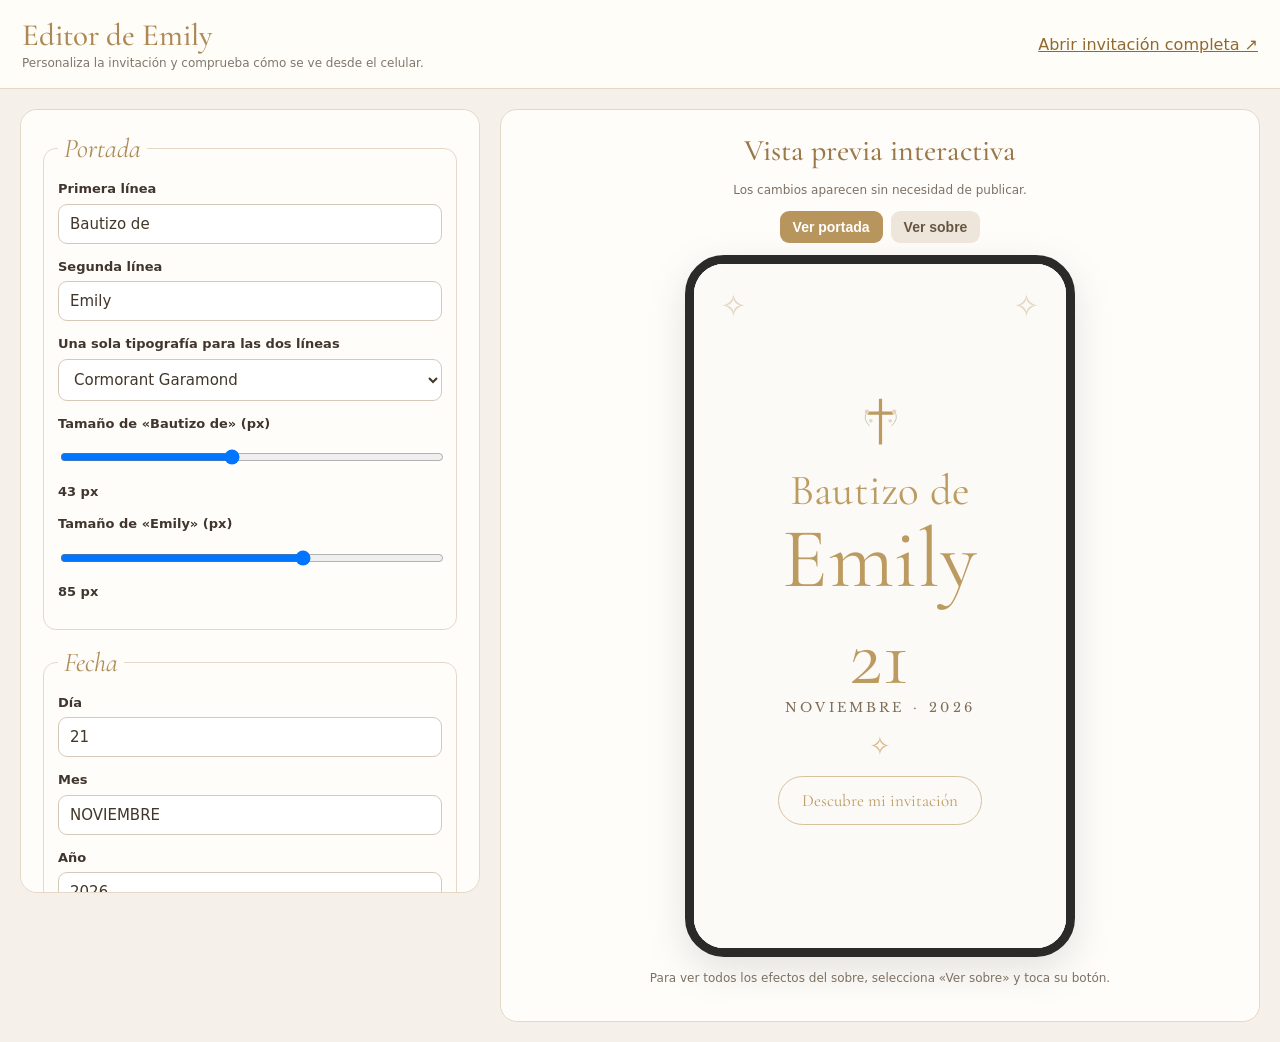
==== editor.html @ 58fc8725 "Crear editor visual con tipografías, fecha, colores y previsualización" ====
<!doctype html>
<html lang="es">
<head>
<meta charset="utf-8">
<meta name="viewport" content="width=device-width,initial-scale=1">
<title>Editor visual · Bautizo de Emily</title>
<link rel="preconnect" href="https://fonts.googleapis.com">
<link rel="preconnect" href="https://fonts.gstatic.com" crossorigin>
<link href="https://fonts.googleapis.com/css2?family=Cormorant+Garamond:wght@400;500&family=EB+Garamond:wght@400;500&family=Great+Vibes&family=Libre+Baskerville:wght@400;700&family=Playfair+Display:wght@400;500&display=swap" rel="stylesheet">
<style>
:root{font-family:system-ui,-apple-system,BlinkMacSystemFont,"Segoe UI",sans-serif;color:#41362e;background:#f5f0e9}
*{box-sizing:border-box}
body{margin:0}
header{padding:16px 22px;background:#fffdf8;border-bottom:1px solid #e6d8c7;display:flex;justify-content:space-between;align-items:center;gap:14px;flex-wrap:wrap}
header h1{font-family:"Cormorant Garamond",Georgia,serif;font-weight:500;font-size:31px;margin:0;color:#ad8854}
header p{font-size:12px;color:#7f776d;margin:2px 0}
a{color:#90692f}
main{padding:20px;display:grid;grid-template-columns:minmax(310px,460px) minmax(320px,1fr);gap:20px;max-width:1500px;margin:auto}
aside,.viewer{background:#fffdfa;border:1px solid #e6d8c7;border-radius:17px;padding:22px}
aside{max-height:calc(100vh - 116px);overflow:auto}
fieldset{border:1px solid #e6d8c7;border-radius:13px;margin:0 0 16px;padding:14px}
legend{font-family:"Cormorant Garamond",Georgia,serif;font-style:italic;font-size:27px;color:#af8c55;padding:0 6px}
label{display:block;margin:0 0 13px;font-size:13px;font-weight:600;line-height:1.5}
input,select{width:100%;border:1px solid #d6c9b9;background:#fff;border-radius:9px;padding:10px 11px;color:#423629;font-size:15px;font-family:inherit;margin-top:5px}
input[type=color]{padding:3px;height:41px}
input[type=checkbox]{width:auto;vertical-align:middle;margin-right:9px}
button{border:0;border-radius:9px;padding:12px 16px;font-size:14px;font-weight:600;cursor:pointer;background:#b8955d;color:#fff}
button.ghost{background:#f1e7d9;color:#5a4533}
button:hover{filter:brightness(.98)}
.actions{display:flex;gap:8px;flex-wrap:wrap;margin:14px 0}
.hint{line-height:1.5;font-size:12px;color:#7d7063}
#status{font-size:13px;color:#49704a;min-height:20px}
.viewer{text-align:center}
.viewer h2{font-family:"Cormorant Garamond",serif;font-size:30px;font-weight:500;margin:0;color:#9b7848}
.tools{display:flex;align-items:center;justify-content:center;gap:8px;margin:10px 0}
.tools button{padding:8px 13px}
.tools button.active{background:#b8955d;color:white}
.tools button:not(.active){background:#efe6db;color:#655542}
iframe{border:9px solid #2a2a29;border-radius:39px;width:min(100%,390px);height:min(78vh,740px);background:#fff;box-shadow:0 13px 38px #7773;display:block;margin:12px auto}
@media(max-width:870px){main{grid-template-columns:1fr;padding:10px}aside{max-height:none}iframe{height:650px}.viewer{padding:12px}}
</style>
</head>
<body>
<header>
  <div><h1>Editor de Emily</h1><p>Personaliza la invitación y comprueba cómo se ve desde el celular.</p></div>
  <a href="./index.html" target="_blank" rel="noopener">Abrir invitación completa ↗</a>
</header>
<main>
  <aside>
    <fieldset><legend>Portada</legend>
      <label>Primera línea<input id="first" maxlength="45" placeholder="Bautizo de"></label>
      <label>Segunda línea<input id="second" maxlength="45" placeholder="Emily"></label>
      <label>Una sola tipografía para las dos líneas
        <select id="font">
          <option>Cormorant Garamond</option>
          <option>EB Garamond</option>
          <option>Playfair Display</option>
          <option>Libre Baskerville</option>
          <option>Georgia</option>
          <option>Great Vibes</option>
        </select>
      </label>
      <label>Tamaño de «Bautizo de» (px)<input type="range" min="20" max="72" step="1" id="firstSize"><output id="firstSizeOut"></output></label>
      <label>Tamaño de «Emily» (px)<input type="range" min="30" max="115" step="1" id="secondSize"><output id="secondSizeOut"></output></label>
    </fieldset>
    <fieldset><legend>Fecha</legend>
      <label>Día<input id="day" maxlength="2" inputmode="numeric"></label>
      <label>Mes<input id="month" maxlength="20"></label>
      <label>Año<input id="year" maxlength="4" inputmode="numeric"></label>
      <label>Tamaño del número 21 (px)<input id="daySize" type="range" min="35" max="118"><output id="daySizeOut"></output></label>
    </fieldset>
    <fieldset><legend>Colores y detalles</legend>
      <label>Dorado champagne<input type="color" id="gold"></label>
      <label>Blanco marfil<input type="color" id="ivory"></label>
      <label>Frase opcional bajo la fecha<input id="subtitle" maxlength="120" placeholder="Opcional"></label>
      <label><input type="checkbox" id="showSubtitle">Mostrar frase opcional</label>
    </fieldset>
    <fieldset><legend>Sobre</legend>
      <label>Texto del botón para abrir<input id="envelopeButton" maxlength="35"></label>
      <p class="hint">Los colores marfil y dorado también armonizan con el sobre. Más adelante podremos agregar el angelito de la apertura.</p>
    </fieldset>
    <div class="actions">
      <button id="save" type="button">Guardar borrador</button>
      <button id="copy" class="ghost" type="button">Copiar cambios</button>
      <button id="download" class="ghost" type="button">Descargar config.js</button>
      <button id="reset" class="ghost" type="button">Restaurar original</button>
    </div>
    <p id="status" role="status"></p>
    <p class="hint"><strong>Importante:</strong> el editor guarda pruebas solo en tu navegador. Para publicar tus cambios, pulsa <strong>Copiar cambios</strong>, abre <a href="https://github.com/castrosolisandrea-alt/bautizo-emily/blob/main/config.js" target="_blank" rel="noopener">config.js en GitHub</a>, pulsa el lápiz, reemplaza su contenido por lo copiado y haz <strong>Commit changes</strong>. Así se actualizará el enlace público.</p>
  </aside>
  <section class="viewer">
    <h2>Vista previa interactiva</h2>
    <p class="hint">Los cambios aparecen sin necesidad de publicar.</p>
    <div class="tools"><button id="previewCover" type="button" class="active">Ver portada</button><button id="previewEnvelope" type="button">Ver sobre</button></div>
    <iframe id="phone" title="Vista previa de la invitación de Emily" src="./index.html?editorPreview=cover"></iframe>
    <p class="hint">Para ver todos los efectos del sobre, selecciona «Ver sobre» y toca su botón.</p>
  </section>
</main>
<script src="./config.js"></script>
<script>
(function(){
  const fields=["first","second","font","firstSize","secondSize","day","month","year","daySize","gold","ivory","envelopeButton","subtitle","showSubtitle"];
  const original=Object.assign({},window.EMILY_CONFIG||{});
  let settings={...original};
  try{const v=localStorage.getItem("emily-draft-v1"); if(v)settings={...original,...JSON.parse(v)};}catch(e){}
  function get(id){return document.getElementById(id)}
  function display(){
    fields.forEach(k=>{const input=get(k);if(!input)return;if(input.type==="checkbox")input.checked=!!settings[k];else input.value=settings[k]??"";});
    ["firstSize","secondSize","daySize"].forEach(k=>get(k+"Out").value=settings[k]+" px");
    updateFrame();
  }
  function read(){
    fields.forEach(k=>{const el=get(k);settings[k]=el.type==="checkbox"?el.checked:el.type==="range"?Number(el.value):el.value;});
    ["firstSize","secondSize","daySize"].forEach(k=>get(k+"Out").value=settings[k]+" px");
    updateFrame();
  }
  function updateFrame(){
    const frame=get("phone");
    if(frame.contentWindow)frame.contentWindow.postMessage({type:"emily-preview-update",config:settings},location.origin);
  }
  fields.forEach(k=>get(k).addEventListener("input",read));
  get("phone").addEventListener("load",()=>setTimeout(updateFrame,80));
  function code(){return "/* Configuración visual creada con editor.html. */\nwindow.EMILY_CONFIG = "+JSON.stringify(settings,null,2)+";\n";}
  function setStatus(s){get("status").textContent=s}
  get("save").addEventListener("click",()=>{
    localStorage.setItem("emily-draft-v1",JSON.stringify(settings));
    setStatus("Borrador guardado en este navegador. Todavía no se ha publicado.");
  });
  get("copy").addEventListener("click",async()=>{
    try{await navigator.clipboard.writeText(code());setStatus("Configuración copiada. Pégala en config.js de GitHub y confirma los cambios.");}
    catch(e){setStatus("No se pudo copiar; utiliza «Descargar config.js» o abre el editor desde HTTPS.");}
  });
  get("download").addEventListener("click",()=>{
    const blob=new Blob([code()],{type:"text/javascript;charset=utf-8"}),url=URL.createObjectURL(blob),a=document.createElement("a");
    a.href=url;a.download="config.js";document.body.appendChild(a);a.click();a.remove();setTimeout(()=>URL.revokeObjectURL(url),2000);
    setStatus("Archivo descargado. Para que sea público, actualiza config.js en tu repositorio.");
  });
  get("reset").addEventListener("click",()=>{
    if(!window.confirm("¿Restaurar las opciones originales de esta versión?"))return;
    settings={...original};localStorage.removeItem("emily-draft-v1");display();setStatus("Diseño original restaurado en el editor.");
  });
  function preview(type){
    get("phone").src=type==="cover"?"./index.html?editorPreview=cover":"./index.html?editorPreview=envelope";
    get("previewCover").classList.toggle("active",type==="cover");
    get("previewEnvelope").classList.toggle("active",type!=="cover");
  }
  get("previewCover").addEventListener("click",()=>preview("cover"));
  get("previewEnvelope").addEventListener("click",()=>preview("envelope"));
  display();
})();
</script>
</body>
</html>
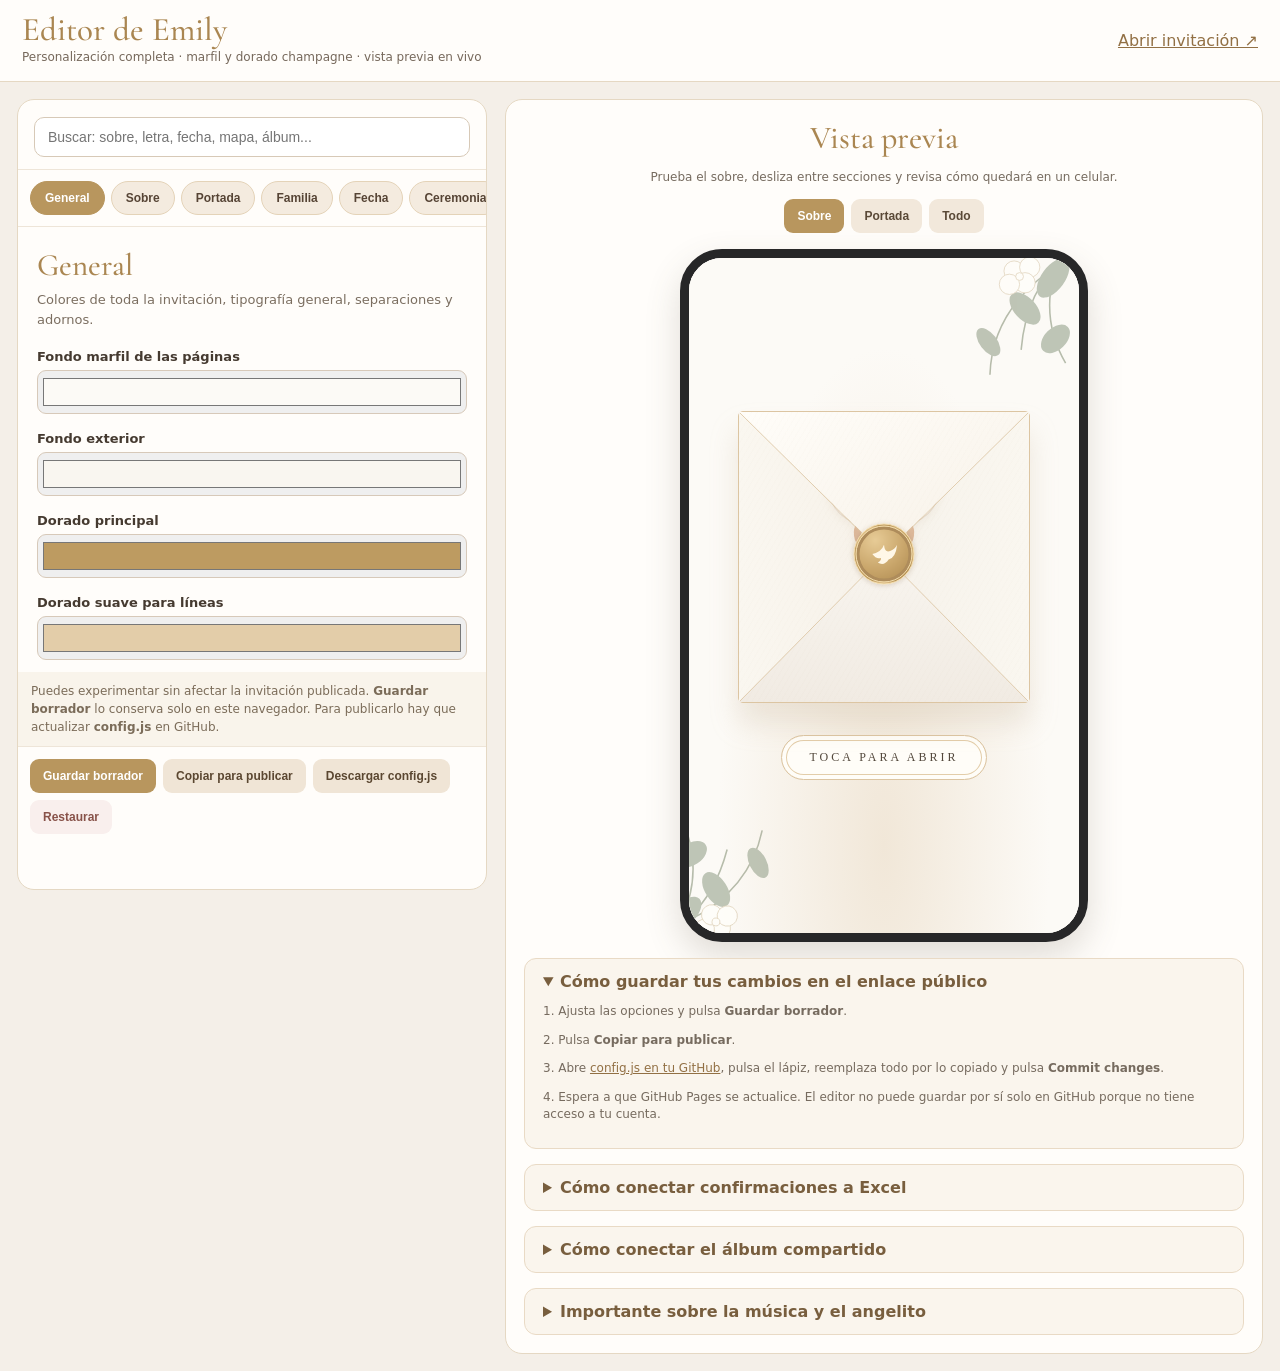
==== commit 24938c89: "Ampliar editor visual a sobre, angelito, animaciones, todas las secciones, formulario y álbum" ====
--- a/editor.html
+++ b/editor.html
@@ -1,153 +1,275 @@
 <!doctype html>
 <html lang="es">
 <head>
-<meta charset="utf-8">
-<meta name="viewport" content="width=device-width,initial-scale=1">
-<title>Editor visual · Bautizo de Emily</title>
-<link rel="preconnect" href="https://fonts.googleapis.com">
-<link rel="preconnect" href="https://fonts.gstatic.com" crossorigin>
-<link href="https://fonts.googleapis.com/css2?family=Cormorant+Garamond:wght@400;500&family=EB+Garamond:wght@400;500&family=Great+Vibes&family=Libre+Baskerville:wght@400;700&family=Playfair+Display:wght@400;500&display=swap" rel="stylesheet">
+<meta charset="utf-8"><meta name="viewport" content="width=device-width,initial-scale=1">
+<title>Editor de Emily · Personalización completa</title>
+<link rel="preconnect" href="https://fonts.googleapis.com"><link rel="preconnect" href="https://fonts.gstatic.com" crossorigin>
+<link href="https://fonts.googleapis.com/css2?family=Cormorant+Garamond:ital,wght@0,400;1,400&display=swap" rel="stylesheet">
 <style>
-:root{font-family:system-ui,-apple-system,BlinkMacSystemFont,"Segoe UI",sans-serif;color:#41362e;background:#f5f0e9}
+:root{font-family:system-ui,-apple-system,Segoe UI,Roboto,sans-serif;color:#453a30;background:#f4efe8}
 *{box-sizing:border-box}
 body{margin:0}
-header{padding:16px 22px;background:#fffdf8;border-bottom:1px solid #e6d8c7;display:flex;justify-content:space-between;align-items:center;gap:14px;flex-wrap:wrap}
-header h1{font-family:"Cormorant Garamond",Georgia,serif;font-weight:500;font-size:31px;margin:0;color:#ad8854}
-header p{font-size:12px;color:#7f776d;margin:2px 0}
-a{color:#90692f}
-main{padding:20px;display:grid;grid-template-columns:minmax(310px,460px) minmax(320px,1fr);gap:20px;max-width:1500px;margin:auto}
-aside,.viewer{background:#fffdfa;border:1px solid #e6d8c7;border-radius:17px;padding:22px}
-aside{max-height:calc(100vh - 116px);overflow:auto}
-fieldset{border:1px solid #e6d8c7;border-radius:13px;margin:0 0 16px;padding:14px}
-legend{font-family:"Cormorant Garamond",Georgia,serif;font-style:italic;font-size:27px;color:#af8c55;padding:0 6px}
-label{display:block;margin:0 0 13px;font-size:13px;font-weight:600;line-height:1.5}
-input,select{width:100%;border:1px solid #d6c9b9;background:#fff;border-radius:9px;padding:10px 11px;color:#423629;font-size:15px;font-family:inherit;margin-top:5px}
-input[type=color]{padding:3px;height:41px}
-input[type=checkbox]{width:auto;vertical-align:middle;margin-right:9px}
-button{border:0;border-radius:9px;padding:12px 16px;font-size:14px;font-weight:600;cursor:pointer;background:#b8955d;color:#fff}
-button.ghost{background:#f1e7d9;color:#5a4533}
-button:hover{filter:brightness(.98)}
-.actions{display:flex;gap:8px;flex-wrap:wrap;margin:14px 0}
-.hint{line-height:1.5;font-size:12px;color:#7d7063}
-#status{font-size:13px;color:#49704a;min-height:20px}
-.viewer{text-align:center}
-.viewer h2{font-family:"Cormorant Garamond",serif;font-size:30px;font-weight:500;margin:0;color:#9b7848}
-.tools{display:flex;align-items:center;justify-content:center;gap:8px;margin:10px 0}
-.tools button{padding:8px 13px}
-.tools button.active{background:#b8955d;color:white}
-.tools button:not(.active){background:#efe6db;color:#655542}
-iframe{border:9px solid #2a2a29;border-radius:39px;width:min(100%,390px);height:min(78vh,740px);background:#fff;box-shadow:0 13px 38px #7773;display:block;margin:12px auto}
-@media(max-width:870px){main{grid-template-columns:1fr;padding:10px}aside{max-height:none}iframe{height:650px}.viewer{padding:12px}}
+header{background:#fffdfa;border-bottom:1px solid #e5d8c3;display:flex;gap:16px;align-items:center;justify-content:space-between;padding:13px 22px;flex-wrap:wrap}
+h1,h2{font-family:"Cormorant Garamond",Georgia,serif;color:#aa8651;font-weight:500;margin:0}
+h1{font-size:33px;line-height:1}
+header p{font-size:12px;margin:4px 0;color:#76685b}
+a{color:#927044}
+.layout{display:grid;grid-template-columns:minmax(340px,470px) minmax(300px,1fr);gap:18px;padding:17px;max-width:1550px;margin:0 auto}
+aside,.viewer{border:1px solid #e5d8c3;background:#fffdfa;border-radius:17px;overflow:hidden}
+aside{height:calc(100vh - 109px);display:flex;flex-direction:column}
+.editor-head{padding:17px 16px 12px;border-bottom:1px solid #eee5d8}
+.search{width:100%;padding:11px 13px;border-radius:10px;border:1px solid #d7c9b7;font-size:14px}
+.tabs{display:flex;overflow-x:auto;gap:6px;padding:11px 12px;white-space:nowrap;border-bottom:1px solid #eee5d8;scrollbar-width:thin}
+.tab{background:#f4ebdf;border:1px solid #e4d3b8;border-radius:999px;padding:9px 14px;color:#564435;font-weight:600;cursor:pointer}
+.tab.active{background:#b8965e;color:#fff;border-color:#b8965e}
+.panel{overflow:auto;padding:19px 19px 22px;flex:1}
+h2{font-size:31px;margin-bottom:6px}
+.group-desc{font-size:13px;color:#7b6e60;line-height:1.5;margin:0 0 20px}
+.field{display:block;margin-bottom:17px}
+.field-name{font-size:13px;font-weight:650;display:block;margin-bottom:6px}
+.field input:not([type=checkbox]):not([type=color]):not([type=range]),.field textarea,.field select{width:100%;font:inherit;font-size:14px;padding:10px 12px;border-radius:9px;border:1px solid #d7c9b9;background:#fff;color:#413629}
+.field textarea{min-height:78px;resize:vertical;line-height:1.5}
+.field input[type=color]{display:block;width:100%;height:44px;border:1px solid #d7c9b9;padding:3px;border-radius:9px;cursor:pointer}
+.field input[type=range]{width:calc(100% - 75px);accent-color:#b8965e;vertical-align:middle}
+.field output{display:inline-block;width:62px;text-align:right;color:#866f51;font-size:12px;font-variant-numeric:tabular-nums}
+.field select{cursor:pointer}
+.field .toggle{display:flex;align-items:center;gap:10px;cursor:pointer}
+.field input[type=checkbox]{width:19px;height:19px;accent-color:#b8965e}
+.field .help{display:block;font-size:11px;color:#8b8072;margin-top:5px;line-height:1.45}
+.actions{padding:12px;border-top:1px solid #eee5d8;background:#fffdfa;display:flex;flex-wrap:wrap;gap:7px}
+button{border:0;border-radius:9px;padding:10px 13px;font-size:12px;font-weight:650;cursor:pointer}
+.primary{background:#b8965e;color:white}
+.secondary{background:#f0e5d6;color:#5b4731}
+.danger{background:#f9efed;color:#885249}
+.notice{padding:10px 13px;font-size:12px;color:#7b6c59;background:#f9f4eb;line-height:1.5}
+#status{min-height:19px;padding:0 14px;font-size:12px;color:#587051}
+.viewer{padding:18px;min-height:580px;text-align:center}
+.viewer h2{font-size:32px}
+.viewer p{font-size:12px;color:#766b5f;line-height:1.4}
+.preview-tabs{display:flex;justify-content:center;gap:7px;margin:13px 0}
+.preview-tabs button{background:#f2e8db;color:#5a4937}
+.preview-tabs button.active{background:#b8965e;color:#fff}
+iframe{width:min(100%,408px);height:min(77vh,780px);min-height:520px;border:9px solid #272728;border-radius:42px;background:#fff;box-shadow:0 15px 35px #5c514331;display:block;margin:16px auto}
+.guides{margin-top:15px;text-align:left;background:#faf5ed;border:1px solid #e9dac5;border-radius:12px;padding:13px 18px}
+.guides summary{font-weight:650;cursor:pointer;color:#785e3e}
+.guides p{font-size:12px}
+.guides a{word-break:break-all}
+#advanced-json{min-height:280px;resize:vertical;width:100%;font:12px/1.5 ui-monospace,Consolas,monospace;padding:10px;border:1px solid #d6c6ae;border-radius:10px;background:#fff}
+#file-json{max-width:100%}
+@media(max-width:900px){.layout{grid-template-columns:1fr;padding:10px}.viewer{order:2}aside{height:auto;max-height:75vh}.panel{max-height:56vh}iframe{height:640px}}
 </style>
 </head>
 <body>
 <header>
-  <div><h1>Editor de Emily</h1><p>Personaliza la invitación y comprueba cómo se ve desde el celular.</p></div>
-  <a href="./index.html" target="_blank" rel="noopener">Abrir invitación completa ↗</a>
+  <div><h1>Editor de Emily</h1><p>Personalización completa · marfil y dorado champagne · vista previa en vivo</p></div>
+  <a href="./index.html" target="_blank" rel="noopener">Abrir invitación ↗</a>
 </header>
-<main>
-  <aside>
-    <fieldset><legend>Portada</legend>
-      <label>Primera línea<input id="first" maxlength="45" placeholder="Bautizo de"></label>
-      <label>Segunda línea<input id="second" maxlength="45" placeholder="Emily"></label>
-      <label>Una sola tipografía para las dos líneas
-        <select id="font">
-          <option>Cormorant Garamond</option>
-          <option>EB Garamond</option>
-          <option>Playfair Display</option>
-          <option>Libre Baskerville</option>
-          <option>Georgia</option>
-          <option>Great Vibes</option>
-        </select>
-      </label>
-      <label>Tamaño de «Bautizo de» (px)<input type="range" min="20" max="72" step="1" id="firstSize"><output id="firstSizeOut"></output></label>
-      <label>Tamaño de «Emily» (px)<input type="range" min="30" max="115" step="1" id="secondSize"><output id="secondSizeOut"></output></label>
-    </fieldset>
-    <fieldset><legend>Fecha</legend>
-      <label>Día<input id="day" maxlength="2" inputmode="numeric"></label>
-      <label>Mes<input id="month" maxlength="20"></label>
-      <label>Año<input id="year" maxlength="4" inputmode="numeric"></label>
-      <label>Tamaño del número 21 (px)<input id="daySize" type="range" min="35" max="118"><output id="daySizeOut"></output></label>
-    </fieldset>
-    <fieldset><legend>Colores y detalles</legend>
-      <label>Dorado champagne<input type="color" id="gold"></label>
-      <label>Blanco marfil<input type="color" id="ivory"></label>
-      <label>Frase opcional bajo la fecha<input id="subtitle" maxlength="120" placeholder="Opcional"></label>
-      <label><input type="checkbox" id="showSubtitle">Mostrar frase opcional</label>
-    </fieldset>
-    <fieldset><legend>Sobre</legend>
-      <label>Texto del botón para abrir<input id="envelopeButton" maxlength="35"></label>
-      <p class="hint">Los colores marfil y dorado también armonizan con el sobre. Más adelante podremos agregar el angelito de la apertura.</p>
-    </fieldset>
-    <div class="actions">
-      <button id="save" type="button">Guardar borrador</button>
-      <button id="copy" class="ghost" type="button">Copiar cambios</button>
-      <button id="download" class="ghost" type="button">Descargar config.js</button>
-      <button id="reset" class="ghost" type="button">Restaurar original</button>
-    </div>
-    <p id="status" role="status"></p>
-    <p class="hint"><strong>Importante:</strong> el editor guarda pruebas solo en tu navegador. Para publicar tus cambios, pulsa <strong>Copiar cambios</strong>, abre <a href="https://github.com/castrosolisandrea-alt/bautizo-emily/blob/main/config.js" target="_blank" rel="noopener">config.js en GitHub</a>, pulsa el lápiz, reemplaza su contenido por lo copiado y haz <strong>Commit changes</strong>. Así se actualizará el enlace público.</p>
-  </aside>
-  <section class="viewer">
-    <h2>Vista previa interactiva</h2>
-    <p class="hint">Los cambios aparecen sin necesidad de publicar.</p>
-    <div class="tools"><button id="previewCover" type="button" class="active">Ver portada</button><button id="previewEnvelope" type="button">Ver sobre</button></div>
-    <iframe id="phone" title="Vista previa de la invitación de Emily" src="./index.html?editorPreview=cover"></iframe>
-    <p class="hint">Para ver todos los efectos del sobre, selecciona «Ver sobre» y toca su botón.</p>
-  </section>
-</main>
+<div class="layout">
+<aside>
+  <div class="editor-head">
+    <input id="search" class="search" placeholder="Buscar: sobre, letra, fecha, mapa, álbum..." aria-label="Buscar opción">
+  </div>
+  <div class="tabs" id="tabs" role="tablist"></div>
+  <div id="panel" class="panel" role="tabpanel"></div>
+  <div class="notice">Puedes experimentar sin afectar la invitación publicada. <strong>Guardar borrador</strong> lo conserva solo en este navegador. Para publicarlo hay que actualizar <strong>config.js</strong> en GitHub.</div>
+  <div class="actions">
+    <button id="save" class="primary">Guardar borrador</button>
+    <button id="copy" class="secondary">Copiar para publicar</button>
+    <button id="download" class="secondary">Descargar config.js</button>
+    <button id="reset" class="danger">Restaurar</button>
+  </div>
+  <p id="status" role="status"></p>
+</aside>
+<div class="viewer">
+  <h2>Vista previa</h2>
+  <p>Prueba el sobre, desliza entre secciones y revisa cómo quedará en un celular.</p>
+  <div class="preview-tabs">
+    <button id="pvEnvelope" class="active">Sobre</button>
+    <button id="pvCover">Portada</button>
+    <button id="pvFull">Todo</button>
+  </div>
+  <iframe id="phone" src="./index.html?editorPreview=envelope" title="Vista previa interactiva de Emily"></iframe>
+  <details class="guides" open>
+    <summary>Cómo guardar tus cambios en el enlace público</summary>
+    <p>1. Ajusta las opciones y pulsa <strong>Guardar borrador</strong>.</p>
+    <p>2. Pulsa <strong>Copiar para publicar</strong>.</p>
+    <p>3. Abre <a href="https://github.com/castrosolisandrea-alt/bautizo-emily/blob/main/config.js" target="_blank" rel="noopener">config.js en tu GitHub</a>, pulsa el lápiz, reemplaza todo por lo copiado y pulsa <strong>Commit changes</strong>.</p>
+    <p>4. Espera a que GitHub Pages se actualice. El editor no puede guardar por sí solo en GitHub porque no tiene acceso a tu cuenta.</p>
+  </details>
+  <details class="guides">
+    <summary>Cómo conectar confirmaciones a Excel</summary>
+    <p>Crea un formulario en <a href="https://forms.google.com/" target="_blank" rel="noopener">Google Forms</a> con nombre, «¿Asistirá?» y «Cantidad de personas». En <strong>Respuestas → Vincular a Hojas de cálculo</strong>, crea la hoja de Google Sheets. Copia el enlace público del formulario y pégalo en el apartado «Confirmaciones». Las respuestas se guardarán automáticamente en la hoja.</p>
+    <p>Para máximo 1 o 2 personas, ajusta también las opciones del formulario de Google. Cambiar el selector de esta invitación no modifica automáticamente tu formulario externo.</p>
+    <p>La hoja de respuestas no debe compartirse públicamente: solo se publica el enlace para responder al formulario.</p>
+  </details>
+  <details class="guides">
+    <summary>Cómo conectar el álbum compartido</summary>
+    <p>En <a href="https://photos.google.com/" target="_blank" rel="noopener">Google Fotos</a>, crea un álbum, habilita compartir por enlace y, si quieres que los invitados añadan fotografías, permite colaborar. Pega el enlace en «Álbum». Para subir fotos normalmente necesitarán iniciar sesión con una cuenta de Google.</p>
+  </details>
+  <details class="guides">
+    <summary>Importante sobre la música y el angelito</summary>
+    <p>La música comienza cuando se toca el sobre, si añades un enlace HTTPS directo a un archivo de audio y habilitas música. Algunos navegadores o enlaces externos pueden impedir reproducirla. Para cambiar el angelito por una imagen propia, sube la imagen a un alojamiento público y pega su dirección HTTPS; no uses fotos privadas ni claves.</p>
+  </details>
+</div>
+</div>
 <script src="./config.js"></script>
 <script>
 (function(){
-  const fields=["first","second","font","firstSize","secondSize","day","month","year","daySize","gold","ivory","envelopeButton","subtitle","showSubtitle"];
-  const original=Object.assign({},window.EMILY_CONFIG||{});
-  let settings={...original};
-  try{const v=localStorage.getItem("emily-draft-v1"); if(v)settings={...original,...JSON.parse(v)};}catch(e){}
-  function get(id){return document.getElementById(id)}
-  function display(){
-    fields.forEach(k=>{const input=get(k);if(!input)return;if(input.type==="checkbox")input.checked=!!settings[k];else input.value=settings[k]??"";});
-    ["firstSize","secondSize","daySize"].forEach(k=>get(k+"Out").value=settings[k]+" px");
-    updateFrame();
+ const repoDefaults=window.EMILY_CONFIG||{};
+ let settings={...repoDefaults};
+ try{const saved=localStorage.getItem("emily-editor-v3");if(saved)settings={...settings,...JSON.parse(saved)};}catch(e){}
+ const $=id=>document.getElementById(id);
+ const options={
+   fonts:["Cormorant Garamond","EB Garamond","Playfair Display","Libre Baskerville","Georgia","Great Vibes"],
+   shapes:[["square","Sobre cuadrado como el ejemplo"],["portrait","Sobre vertical como Convite"]],
+   seals:[["dove","Paloma"],["cross","Cruz"],["heart","Corazón"]],
+   guests:[["2","Máximo 2 personas"],["1","Máximo 1 persona"],["none","Ocultar cantidad"]]
+ };
+ // Grupo, descripción y campos: [clave, etiqueta, tipo, parámetros, ayuda].
+ const groups=[
+  ["General","Colores de toda la invitación, tipografía general, separaciones y adornos.",[
+   ["ivory","Fondo marfil de las páginas","color"],["background","Fondo exterior","color"],["gold","Dorado principal","color"],["goldSoft","Dorado suave para líneas","color"],
+   ["ink","Color de los textos","color"],["sage","Verde salvia de acento","color"],
+   ["bodyFont","Fuente de párrafos","select","fonts"],["headingFont","Fuente de títulos de las secciones","select","fonts"],
+   ["bodySize","Tamaño de párrafos","range",[14,35,1,"px"]],["headingSize","Tamaño de títulos","range",[24,70,1,"px"]],
+   ["sectionPadding","Espacio vertical en las secciones","range",[20,140,1,"px"]],
+   ["showFlowers","Mostrar adornos florales","check"],["showDividers","Mostrar separadores dorados","check"]]],
+  ["Sobre","Controla el diseño de la carta, el sello, el angelito, la apertura, los destellos y la música.",[
+   ["envelopeShape","Forma del sobre","select","shapes"],["envelopeSize","Tamaño del sobre","range",[175,420,1,"px"]],
+   ["envelopePaper","Color del papel","color"],["envelopeBorder","Líneas y bordes","color"],["envelopeSatin","Color del sello dorado","color"],
+   ["envelopeTexture","Textura suave de papel","check"],["envelopeShadow","Sombra bajo el sobre","check"],
+   ["showEnvelopeFlowers","Flores en las esquinas","check"],["showSeal","Mostrar sello","check"],["sealSymbol","Símbolo del sello","select","seals"],
+   ["showAngel","Mostrar angelito","check"],["angelSize","Tamaño del angelito","range",[45,230,1,"px"]],
+   ["angelHair","Color del cabello del angelito","color"],["angelDress","Color de su ropita","color"],["angelWings","Color de sus alas","color"],
+   ["angelImageUrl","Reemplazar por una ilustración propia (URL HTTPS)","url",null,"Opcional. Si está vacío, se usa el angelito ilustrado que viene incluido."],
+   ["showAngelFlight","Angelito sale volando al abrir","check"],["showSparkles","Destellos dorados al abrir","check"],
+   ["openingDuration","Duración de la apertura","range",[600,5000,100,"ms"]],
+   ["envelopeButton","Texto del botón","text"],["envelopeButtonSize","Tamaño de letra del botón","range",[9,22,1,"px"]],
+   ["envelopeButtonTracking","Espacio entre letras del botón","range",[0,7,1,"px"]],
+   ["musicEnabled","Reproducir música cuando abran","check"],["musicUrl","Enlace HTTPS directo a música (MP3)","url",null,"No sirve un enlace normal de YouTube o Spotify. Debe ser un archivo de audio permitido para reproducirse en la web."],
+   ["musicVolume","Volumen inicial","range",[0,100,1,"%"]]]],
+  ["Portada","«Bautizo de» y «Emily» mantienen una sola tipografía; puedes cambiar sus tamaños por separado.",[
+   ["coverCross","Mostrar cruz dorada","check"],["coverFlowers","Flores discretas de portada","check"],["crossSize","Tamaño de la cruz","range",[25,125,1,"px"]],
+   ["coverTopPadding","Espacio superior","range",[20,160,1,"px"]],
+   ["first","Primera línea del título","text"],["second","Segunda línea del título","text"],
+   ["font","Tipografía de las dos líneas","select","fonts"],
+   ["firstSize","Tamaño de «Bautizo de»","range",[17,90,1,"px"]],
+   ["secondSize","Tamaño de «Emily»","range",[20,130,1,"px"]],
+   ["firstItalic","Primera línea en cursiva","check"],["secondItalic","Emily en cursiva","check"],
+   ["titleGap","Separación entre ambas líneas","range",[0,65,1,"px"]],
+   ["day","Día","text"],["month","Mes escrito","text"],["year","Año","text"],
+   ["daySize","Tamaño del número 21","range",[20,135,1,"px"]],
+   ["dateSize","Tamaño de NOVIEMBRE · 2026","range",[9,28,1,"px"]],
+   ["showSubtitle","Mostrar frase pequeña","check"],["subtitle","Frase opcional","text"],
+   ["coverButton","Texto del botón para continuar","text"]]],
+  ["Familia","Texto de bendición, padres y madrina (sin padrinos).",[
+   ["showFamily","Mostrar sección de familia","check"],["blessing","Mensaje de bendición","textarea"],
+   ["parentsHeading","Título de los padres","text"],["parents","Nombres de padres (uno por línea)","textarea"],
+   ["godmotherHeading","Título de madrina","text"],["godmother","Nombre de la madrina","text"]]],
+  ["Fecha","Fecha real para el contador y texto de la agenda.",[
+   ["showCountdown","Mostrar cuenta regresiva","check"],["countdownHeading","Título de cuenta regresiva","text"],
+   ["eventISO","Fecha y hora real (Ecuador -05:00)","text",null,"Formato: 2026-11-21T11:00:00-05:00. Controla cuenta regresiva y archivo para calendario."],
+   ["dateWeekday","Día de la semana escrito","text"],["calendarButton","Texto del botón de calendario","text"]]],
+  ["Ceremonia","Cambia la iglesia, la hora, el mapa integrado y su botón.",[
+   ["showCeremony","Mostrar ceremonia","check"],["ceremonyHeading","Título de ceremonia","text"],
+   ["church","Nombre de la iglesia","text"],["churchLocation","Ciudad o ubicación en texto","text"],
+   ["ceremonyTime","Hora que verán los invitados","text"],
+   ["mapsQuery","Lugar que buscará el mapa","text",null,"Ejemplo: Santuario de la Divina Misericordia Guayaquil"],
+   ["showMap","Mostrar mapa dentro de la invitación","check"],["mapsButton","Texto del botón para llegar","text"]]],
+  ["Vestimenta","Personaliza el código de vestimenta y cada uno de los cuatro colores.",[
+   ["showDressCode","Mostrar vestimenta","check"],["dressHeading","Título de vestimenta","text"],
+   ["dressText","Descripción","text"],["dressColor1","Color pastel 1","color"],
+   ["dressColor2","Color pastel 2","color"],["dressColor3","Color pastel 3","color"],["dressColor4","Color pastel 4","color"]]],
+  ["Confirmaciones","Pega el enlace de Google Forms para que se registre automáticamente en Google Sheets.",[
+   ["showRSVP","Mostrar confirmación","check"],["rsvpHeading","Título","text"],
+   ["rsvpMessage","Mensaje","textarea"],["rsvpButton","Texto del botón","text"],
+   ["googleFormUrl","Enlace público para responder al formulario","url",null,"Pega la URL de Google Forms, no la de edición ni la de Google Sheets."],
+   ["embedGoogleForm","Mostrar formulario dentro de la invitación","check",null,"Solo compatible con enlaces directos de Google Forms. Si lo desactivas aparece un botón."],
+   ["guestLimit","Límite indicado a los invitados","select","guests","También debes ajustar las opciones reales del formulario de Google Forms; el límite aquí no cambia Google Forms automáticamente."]]],
+  ["Álbum","Coloca el enlace de Google Fotos para que los invitados puedan ver y compartir fotografías.",[
+   ["showAlbum","Mostrar álbum","check"],["albumHeading","Título del álbum","text"],
+   ["albumMessage","Texto descriptivo","textarea"],["albumButton","Texto del botón","text"],
+   ["albumUrl","Enlace del álbum compartido","url",null,"Activa la colaboración en Google Fotos si quieres que también puedan subir fotografías."]]],
+  ["Cierre","El mensaje que verán los invitados al terminar la invitación.",[
+   ["showClosing","Mostrar despedida","check"],["closingMessage","Mensaje de despedida","textarea"],
+   ["closingTitle","Título final","text"]]]
+ ];
+ const allFields=groups.flatMap(g=>g[2]);let currentGroup=0;
+ function say(s){$("status").textContent=s;}
+ function escapeValue(v){return String(v??"");}
+ function buildTabs(){
+  $("tabs").replaceChildren();
+  groups.forEach((g,i)=>{
+   const b=document.createElement("button");b.className="tab"+(i===currentGroup?" active":"");b.textContent=g[0];b.type="button";
+   b.addEventListener("click",()=>{currentGroup=i;$("search").value="";draw();});$("tabs").appendChild(b);
+  });
+ }
+ function createField(item){
+  const [key,label,type,meta,help]=item,wrap=document.createElement("label");
+  wrap.className="field";wrap.dataset.key=key;wrap.dataset.label=label.toLowerCase();
+  const name=document.createElement("span");name.className="field-name";name.textContent=label;
+  wrap.appendChild(name);
+  let el;
+  if(type==="textarea"){el=document.createElement("textarea");el.rows=3;}
+  else if(type==="select"){
+   el=document.createElement("select");
+   for(const option of options[meta]||[]){
+    const opt=document.createElement("option");
+    const pair=Array.isArray(option)?option:[option,option];
+    opt.value=pair[0];opt.textContent=pair[1];el.appendChild(opt);
+   }
+  }else{
+   el=document.createElement("input");
+   el.type=type==="check"?"checkbox":type==="range"?"range":type==="color"?"color":type==="url"?"url":"text";
+   if(type==="range"){el.min=meta[0];el.max=meta[1];el.step=meta[2]||1;}
   }
-  function read(){
-    fields.forEach(k=>{const el=get(k);settings[k]=el.type==="checkbox"?el.checked:el.type==="range"?Number(el.value):el.value;});
-    ["firstSize","secondSize","daySize"].forEach(k=>get(k+"Out").value=settings[k]+" px");
-    updateFrame();
+  el.id="field-"+key;
+  if(type==="check"){const top=document.createElement("span");top.className="toggle";wrap.removeChild(name);top.appendChild(el);top.appendChild(name);wrap.appendChild(top);}
+  else {wrap.appendChild(el);}
+  if(type==="range"){const output=document.createElement("output");output.id="out-"+key;wrap.appendChild(output);}
+  const hint=help||"";if(hint){const n=document.createElement("small");n.className="help";n.textContent=hint;wrap.appendChild(n);}
+  function paint(){
+   if(type==="check")el.checked=!!settings[key];
+   else el.value=settings[key]??"";
+   if(type==="range")$("out-"+key).textContent=(settings[key]??"")+meta[3];
   }
-  function updateFrame(){
-    const frame=get("phone");
-    if(frame.contentWindow)frame.contentWindow.postMessage({type:"emily-preview-update",config:settings},location.origin);
-  }
-  fields.forEach(k=>get(k).addEventListener("input",read));
-  get("phone").addEventListener("load",()=>setTimeout(updateFrame,80));
-  function code(){return "/* Configuración visual creada con editor.html. */\nwindow.EMILY_CONFIG = "+JSON.stringify(settings,null,2)+";\n";}
-  function setStatus(s){get("status").textContent=s}
-  get("save").addEventListener("click",()=>{
-    localStorage.setItem("emily-draft-v1",JSON.stringify(settings));
-    setStatus("Borrador guardado en este navegador. Todavía no se ha publicado.");
+  el.addEventListener(type==="select"||type==="check"?"change":"input",()=>{
+   settings[key]=type==="check"?el.checked:type==="range"?Number(el.value):el.value;
+   if(type==="range")$("out-"+key).textContent=el.value+meta[3];
+   updateFrame();say("Vista previa actualizada. Guarda el borrador si quieres conservar el cambio.");
   });
-  get("copy").addEventListener("click",async()=>{
-    try{await navigator.clipboard.writeText(code());setStatus("Configuración copiada. Pégala en config.js de GitHub y confirma los cambios.");}
-    catch(e){setStatus("No se pudo copiar; utiliza «Descargar config.js» o abre el editor desde HTTPS.");}
-  });
-  get("download").addEventListener("click",()=>{
-    const blob=new Blob([code()],{type:"text/javascript;charset=utf-8"}),url=URL.createObjectURL(blob),a=document.createElement("a");
-    a.href=url;a.download="config.js";document.body.appendChild(a);a.click();a.remove();setTimeout(()=>URL.revokeObjectURL(url),2000);
-    setStatus("Archivo descargado. Para que sea público, actualiza config.js en tu repositorio.");
-  });
-  get("reset").addEventListener("click",()=>{
-    if(!window.confirm("¿Restaurar las opciones originales de esta versión?"))return;
-    settings={...original};localStorage.removeItem("emily-draft-v1");display();setStatus("Diseño original restaurado en el editor.");
-  });
-  function preview(type){
-    get("phone").src=type==="cover"?"./index.html?editorPreview=cover":"./index.html?editorPreview=envelope";
-    get("previewCover").classList.toggle("active",type==="cover");
-    get("previewEnvelope").classList.toggle("active",type!=="cover");
-  }
-  get("previewCover").addEventListener("click",()=>preview("cover"));
-  get("previewEnvelope").addEventListener("click",()=>preview("envelope"));
-  display();
+  wrap._paint=paint;return wrap;
+ }
+ function draw(){
+  buildTabs();const term=$("search").value.trim().toLowerCase(),panel=$("panel");
+  panel.replaceChildren();
+  const visible=term?groups.flatMap(g=>g[2].filter(f=>(g[0]+" "+f[1]+" "+f[0]).toLowerCase().includes(term))):groups[currentGroup][2];
+  const h=document.createElement("h2");h.textContent=term?"Resultados de búsqueda":groups[currentGroup][0];panel.appendChild(h);
+  const p=document.createElement("p");p.className="group-desc";p.textContent=term?visible.length+" opciones encontradas":groups[currentGroup][1];panel.appendChild(p);
+  if(!visible.length){const x=document.createElement("p");x.textContent="No encontramos esa opción.";panel.appendChild(x);}
+  visible.forEach(f=>{const el=createField(f);panel.appendChild(el);el._paint();});
+ }
+ function updateFrame(){try{$("phone").contentWindow.postMessage({type:"emily-preview-update",config:settings},location.origin);}catch(e){}}
+ $("search").addEventListener("input",draw);
+ $("phone").addEventListener("load",()=>setTimeout(updateFrame,140));
+ function preview(which){
+  const mode=which==="Portada"?"cover":which==="Todo"?"sections":"envelope";
+  $("phone").src="./index.html?editorPreview="+mode;
+  [["pvEnvelope","Sobre"],["pvCover","Portada"],["pvFull","Todo"]].forEach(([id,n])=>$(id).classList.toggle("active",n===which));
+ }
+ [["pvEnvelope","Sobre"],["pvCover","Portada"],["pvFull","Todo"]].forEach(([id,n])=>$(id).addEventListener("click",()=>preview(n)));
+ function outputCode(){return "/* Configuración de la invitación del bautizo de Emily. */\nwindow.EMILY_CONFIG = "+JSON.stringify(settings,null,2)+";\n";}
+ $("save").addEventListener("click",()=>{try{localStorage.setItem("emily-editor-v3",JSON.stringify(settings));say("Borrador guardado en este navegador. No está publicado todavía.");}catch(e){say("No se pudo guardar localmente; descarga config.js.");}});
+ $("copy").addEventListener("click",async()=>{try{await navigator.clipboard.writeText(outputCode());say("Copiado. Abre config.js en GitHub, pulsa el lápiz, pega y confirma los cambios.");}catch(e){say("No se pudo copiar; utiliza Descargar config.js.");}});
+ $("download").addEventListener("click",()=>{
+  const b=new Blob([outputCode()],{type:"text/javascript;charset=utf-8"}),u=URL.createObjectURL(b),a=document.createElement("a");
+  a.href=u;a.download="config.js";document.body.appendChild(a);a.click();a.remove();setTimeout(()=>URL.revokeObjectURL(u),3000);say("Configuración descargada para conservarla o subirla al repositorio.");
+ });
+ $("reset").addEventListener("click",()=>{
+  if(!confirm("¿Restaurar los valores actualmente publicados en config.js?"))return;
+  settings={...repoDefaults};localStorage.removeItem("emily-editor-v3");draw();updateFrame();say("Restaurado a los valores actuales de GitHub.");
+ });
+ draw();
 })();
 </script>
-</body>
-</html>+</body></html>
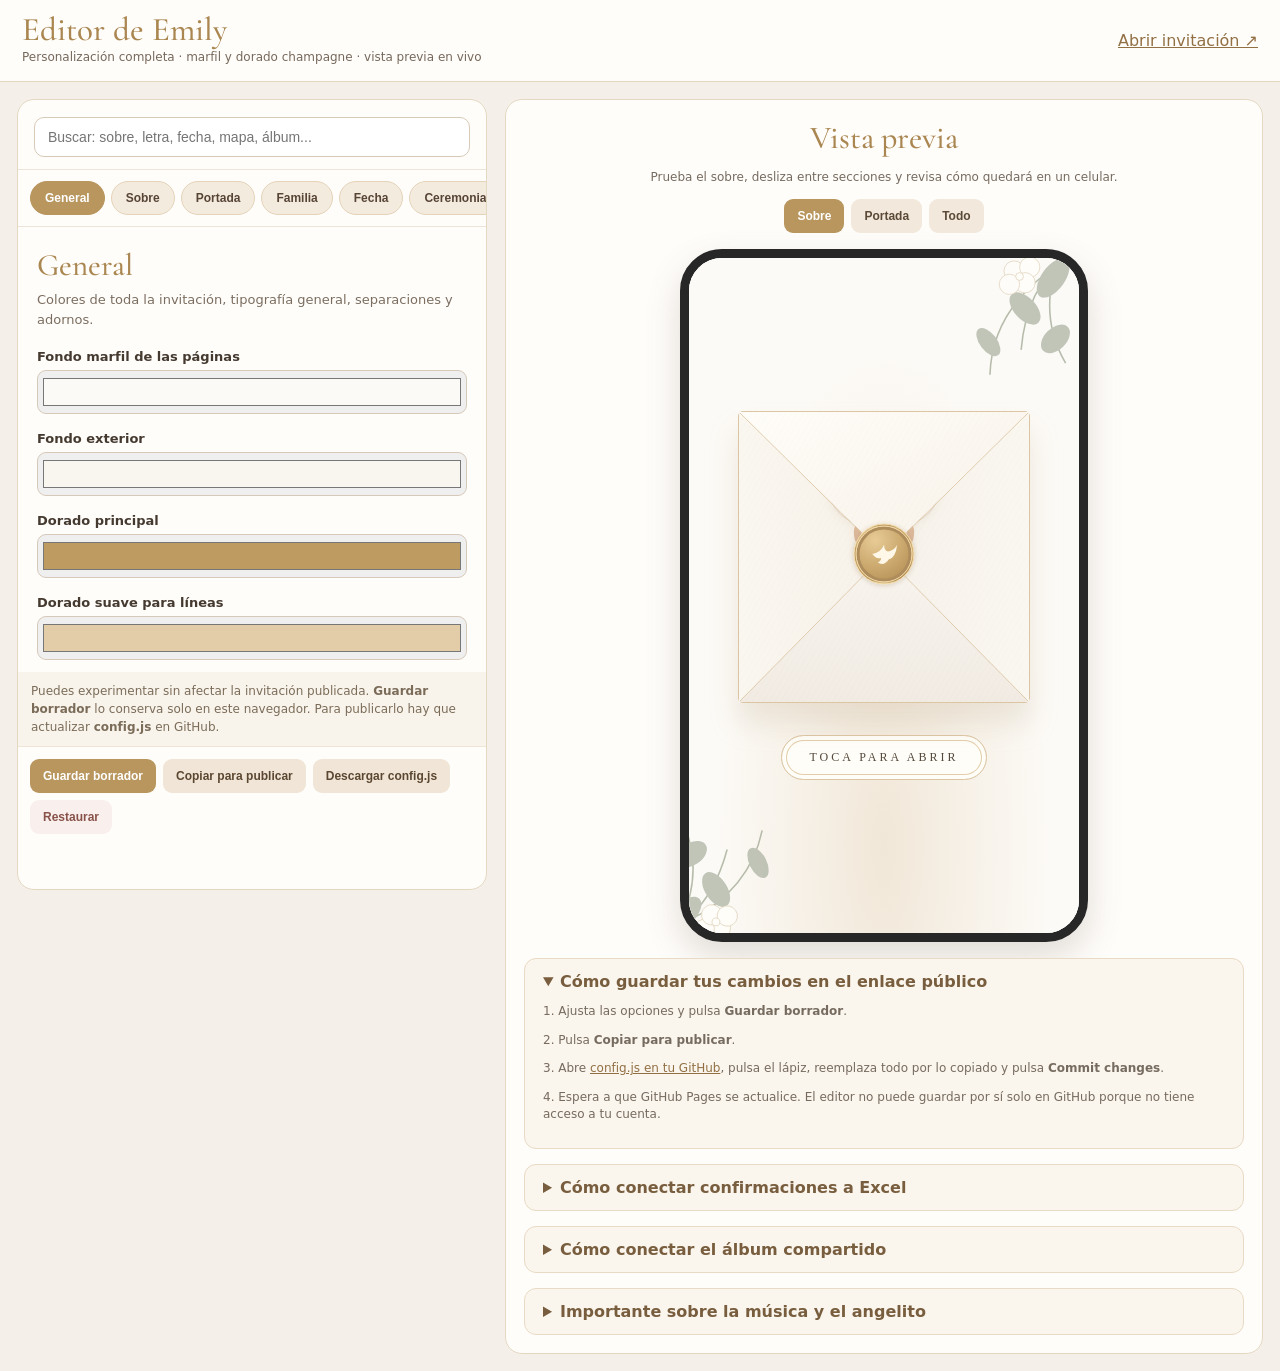
==== commit a45d48fc: "Agregar carga de ilustración editable para el angelito sin programar" ====
--- a/editor.html
+++ b/editor.html
@@ -240,6 +240,43 @@
   });
   wrap._paint=paint;return wrap;
  }
+
+ function angelUploadControls(panel){
+  const card=document.createElement("div");
+  card.style.cssText="border:1px dashed #d1b68c;border-radius:13px;background:#fcf9f4;padding:14px;margin:16px 0;";
+  const t=document.createElement("strong");t.textContent="Subir ilustración del angelito";card.appendChild(t);
+  const explain=document.createElement("p");explain.style.cssText="font-size:12px;line-height:1.5;color:#786957;";
+  explain.textContent="Puedes elegir un PNG, JPG o WebP. Se reducirá de tamaño para incluirlo en config.js. Es una imagen pública: no uses una foto privada de la niña.";
+  card.appendChild(explain);
+  const input=document.createElement("input");input.type="file";input.accept="image/png,image/jpeg,image/webp";input.style.maxWidth="100%";card.appendChild(input);
+  const reset=document.createElement("button");reset.className="secondary";reset.style.cssText="display:block;margin-top:10px;";
+  reset.type="button";reset.textContent="Volver al angelito original";
+  reset.addEventListener("click",()=>{
+    settings.angelImageUrl="";draw();updateFrame();say("Se restauró el angelito ilustrado original.");
+  });
+  input.addEventListener("change",()=>{
+    const file=input.files?.[0];if(!file)return;
+    if(!["image/jpeg","image/png","image/webp"].includes(file.type)){say("Utiliza PNG, JPG o WebP.");return;}
+    if(file.size>8*1024*1024){say("Esa imagen es demasiado grande. Elige una menor de 8 MB.");return;}
+    const url=URL.createObjectURL(file),img=new Image();
+    img.onload=()=>{
+      try{
+        const ratio=Math.min(1,512/Math.max(img.naturalWidth,img.naturalHeight));
+        const canvas=document.createElement("canvas");
+        canvas.width=Math.max(1,Math.round(img.naturalWidth*ratio));
+        canvas.height=Math.max(1,Math.round(img.naturalHeight*ratio));
+        const ctx=canvas.getContext("2d");ctx.drawImage(img,0,0,canvas.width,canvas.height);
+        let data=canvas.toDataURL("image/webp",.76);
+        if(!/^data:image\/webp;base64,/.test(data))data=canvas.toDataURL("image/png");
+        if(data.length>=600000){say("La imagen sigue siendo demasiado grande. Usa otra más pequeña.");return;}
+        settings.angelImageUrl=data;draw();updateFrame();say("Nueva ilustración cargada en la vista previa. Guarda el borrador y luego publica config.js.");
+      }finally{URL.revokeObjectURL(url);}
+    };
+    img.onerror=()=>{URL.revokeObjectURL(url);say("No se pudo abrir la imagen.");};
+    img.src=url;
+  });
+  card.appendChild(reset);panel.appendChild(card);
+ }
  function draw(){
   buildTabs();const term=$("search").value.trim().toLowerCase(),panel=$("panel");
   panel.replaceChildren();
@@ -248,6 +285,7 @@
   const p=document.createElement("p");p.className="group-desc";p.textContent=term?visible.length+" opciones encontradas":groups[currentGroup][1];panel.appendChild(p);
   if(!visible.length){const x=document.createElement("p");x.textContent="No encontramos esa opción.";panel.appendChild(x);}
   visible.forEach(f=>{const el=createField(f);panel.appendChild(el);el._paint();});
+  if((!term&&currentGroup===1)||(term&&("ilustración subir foto angelito".includes(term))))angelUploadControls(panel);
  }
  function updateFrame(){try{$("phone").contentWindow.postMessage({type:"emily-preview-update",config:settings},location.origin);}catch(e){}}
  $("search").addEventListener("input",draw);
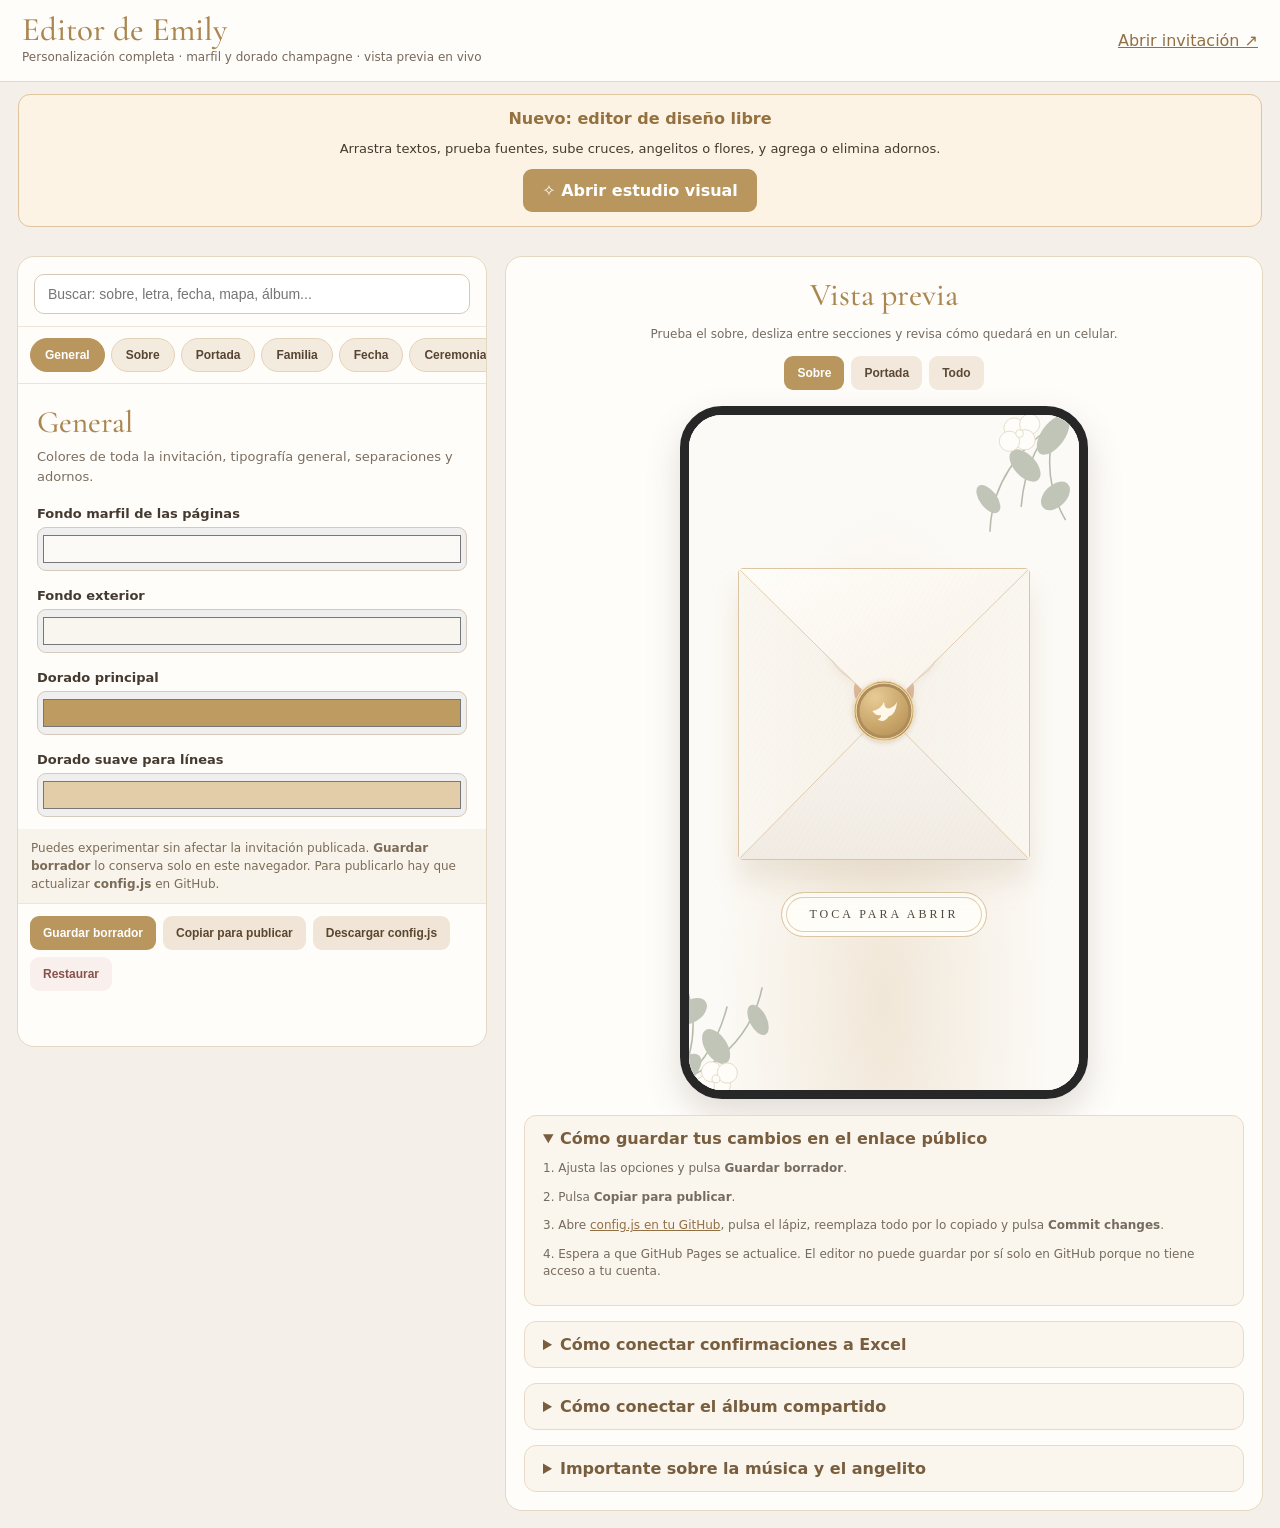
==== commit b3821bd9: "Habilitar acceso al nuevo estudio libre desde el editor anterior" ====
--- a/editor.html
+++ b/editor.html
@@ -64,6 +64,7 @@
   <div><h1>Editor de Emily</h1><p>Personalización completa · marfil y dorado champagne · vista previa en vivo</p></div>
   <a href="./index.html" target="_blank" rel="noopener">Abrir invitación ↗</a>
 </header>
+<div style="background:#fcf3e5;border:1px solid #dfc49d;border-radius:12px;padding:14px;margin:12px 18px;text-align:center"><strong style="color:#94713e">Nuevo: editor de diseño libre</strong><p style="font-size:13px">Arrastra textos, prueba fuentes, sube cruces, angelitos o flores, y agrega o elimina adornos.</p><a href="./studio.html" style="display:inline-block;padding:12px 19px;background:#b8965e;color:white;border-radius:9px;text-decoration:none;font-weight:700">✧ Abrir estudio visual</a></div>
 <div class="layout">
 <aside>
   <div class="editor-head">
